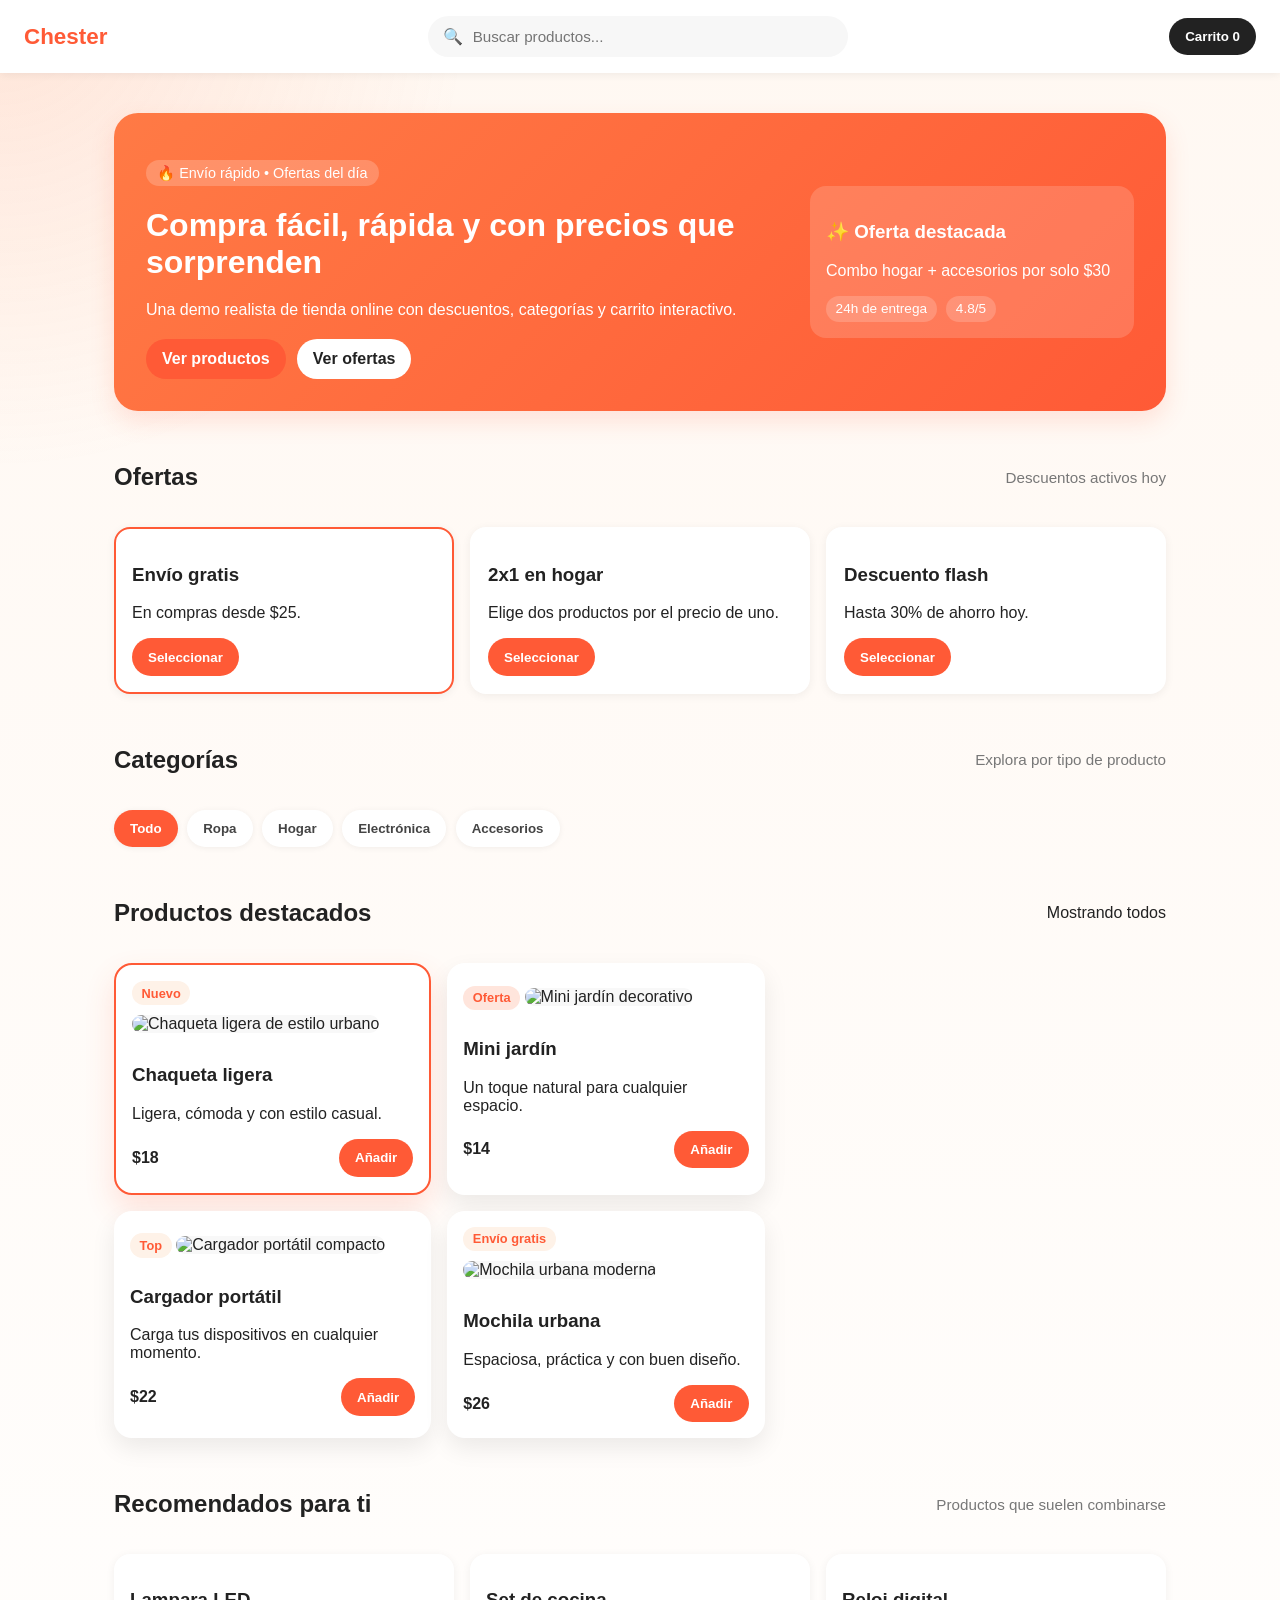
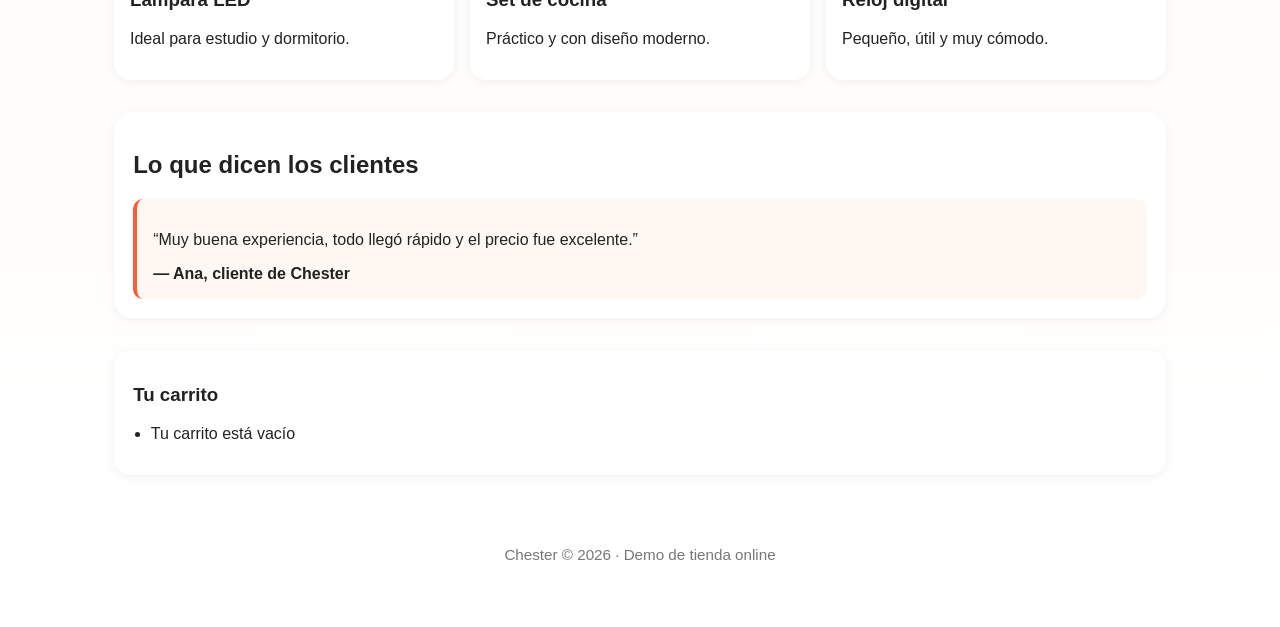
==== index.html @ a68e1a1c "Add files via upload" ====
<!DOCTYPE html>
<html lang="es">
  <head>
    <meta charset="UTF-8" />
    <meta name="viewport" content="width=device-width, initial-scale=1.0" />
    <title>Chester - Demo</title>
    <link rel="stylesheet" href="style.css" />
  </head>
  <body>
    <header class="topbar">
      <div class="brand">Chester</div>
      <label class="search-box">
        <span>🔍</span>
        <input id="searchInput" type="text" placeholder="Buscar productos..." />
      </label>
      <button class="cart-btn" id="cartToggle">Carrito <span id="cartCount">0</span></button>
    </header>

    <main>
      <section class="hero">
        <div>
          <p class="pill">🔥 Envío rápido • Ofertas del día</p>
          <h1>Compra fácil, rápida y con precios que sorprenden</h1>
          <p class="hero-text">Una demo realista de tienda online con descuentos, categorías y carrito interactivo.</p>
          <div class="hero-actions">
            <a href="#productos" class="primary-btn">Ver productos</a>
            <a href="#ofertas" class="ghost-btn">Ver ofertas</a>
          </div>
        </div>
        <div class="hero-card">
          <h3>✨ Oferta destacada</h3>
          <p>Combo hogar + accesorios por solo $30</p>
          <div class="hero-metrics">
            <span>24h de entrega</span>
            <span>4.8/5</span>
          </div>
        </div>
      </section>

      <section id="ofertas" class="section">
        <div class="section-head">
          <h2>Ofertas</h2>
          <span class="muted">Descuentos activos hoy</span>
        </div>
        <div class="offers">
          <article class="offer-card active">
            <h3>Envío gratis</h3>
            <p>En compras desde $25.</p>
            <button class="offer-btn">Seleccionar</button>
          </article>
          <article class="offer-card">
            <h3>2x1 en hogar</h3>
            <p>Elige dos productos por el precio de uno.</p>
            <button class="offer-btn">Seleccionar</button>
          </article>
          <article class="offer-card">
            <h3>Descuento flash</h3>
            <p>Hasta 30% de ahorro hoy.</p>
            <button class="offer-btn">Seleccionar</button>
          </article>
        </div>
      </section>

      <section id="categorias" class="section">
        <div class="section-head">
          <h2>Categorías</h2>
          <span class="muted">Explora por tipo de producto</span>
        </div>
        <div class="chips">
          <button class="category-chip active" data-category="all">Todo</button>
          <button class="category-chip" data-category="ropa">Ropa</button>
          <button class="category-chip" data-category="hogar">Hogar</button>
          <button class="category-chip" data-category="electronica">Electrónica</button>
          <button class="category-chip" data-category="accesorios">Accesorios</button>
        </div>
      </section>

      <section id="productos" class="section">
        <div class="section-head">
          <h2>Productos destacados</h2>
          <p id="filterLabel">Mostrando todos</p>
        </div>
        <div class="products-layout">
          <div class="products">
            <article class="product-card selected" data-category="ropa" data-name="Chaqueta ligera" data-desc="Ideal para el día a día, con un ajuste cómodo y muy práctico para salir." data-price="18" data-product="chaqueta-ligera">
              <span class="badge">Nuevo</span>
              <img class="product-image" src="images/jacket.svg" alt="Chaqueta ligera de estilo urbano" />
              <h3>Chaqueta ligera</h3>
              <p class="short-text">Ligera, cómoda y con estilo casual.</p>
              <div class="product-footer">
                <strong>$18</strong>
                <button class="buy-btn">Añadir</button>
              </div>
            </article>

            <article class="product-card" data-category="hogar" data-name="Mini jardín" data-desc="Decoración sencilla y fresca para tu habitación o escritorio." data-price="14" data-product="mini-jardin">
              <span class="badge sale">Oferta</span>
              <img class="product-image" src="images/plant.svg" alt="Mini jardín decorativo" />
              <h3>Mini jardín</h3>
              <p class="short-text">Un toque natural para cualquier espacio.</p>
              <div class="product-footer">
                <strong>$14</strong>
                <button class="buy-btn">Añadir</button>
              </div>
            </article>

            <article class="product-card" data-category="electronica" data-name="Cargador portátil" data-desc="Pequeño, rápido y perfecto para llevar en tu mochila." data-price="22" data-product="cargador-portatil">
              <span class="badge">Top</span>
              <img class="product-image" src="images/charger.svg" alt="Cargador portátil compacto" />
              <h3>Cargador portátil</h3>
              <p class="short-text">Carga tus dispositivos en cualquier momento.</p>
              <div class="product-footer">
                <strong>$22</strong>
                <button class="buy-btn">Añadir</button>
              </div>
            </article>

            <article class="product-card" data-category="accesorios" data-name="Mochila urbana" data-desc="Ideal para ir a clases, trabajo o viajes cortos." data-price="26" data-product="mochila-urbana">
              <span class="badge">Envío gratis</span>
              <img class="product-image" src="images/backpack.svg" alt="Mochila urbana moderna" />
              <h3>Mochila urbana</h3>
              <p class="short-text">Espaciosa, práctica y con buen diseño.</p>
              <div class="product-footer">
                <strong>$26</strong>
                <button class="buy-btn">Añadir</button>
              </div>
            </article>
          </div>

          <div id="productDetail" class="detail-overlay" aria-hidden="true">
          <div class="detail-modal">
            <button class="close-detail" id="closeDetail" aria-label="Cerrar vista detallada">✕</button>
            <div id="detailContent" class="detail-content"></div>
          </div>
        </div>
        </div>
      </section>

      <section class="section">
        <div class="section-head">
          <h2>Recomendados para ti</h2>
          <span class="muted">Productos que suelen combinarse</span>
        </div>
        <div class="mini-grid">
          <article class="mini-card">
            <h3>Lampara LED</h3>
            <p>Ideal para estudio y dormitorio.</p>
          </article>
          <article class="mini-card">
            <h3>Set de cocina</h3>
            <p>Práctico y con diseño moderno.</p>
          </article>
          <article class="mini-card">
            <h3>Reloj digital</h3>
            <p>Pequeño, útil y muy cómodo.</p>
          </article>
        </div>
      </section>

      <section class="section testimonials">
        <h2>Lo que dicen los clientes</h2>
        <div class="testimonial-box">
          <p>“Muy buena experiencia, todo llegó rápido y el precio fue excelente.”</p>
          <strong>— Ana, cliente de Chester</strong>
        </div>
      </section>

      <section id="carrito" class="cart-panel">
        <h3>Tu carrito</h3>
        <ul id="cartList">
          <li>Tu carrito está vacío</li>
        </ul>
      </section>
    </main>

    <footer class="footer">
      <p>Chester © 2026 · Demo de tienda online</p>
    </footer>

    <script src="script.js"></script>
  </body>
</html>
---- style.css ----
* {
  box-sizing: border-box;
}

body {
  margin: 0;
  font-family: Arial, sans-serif;
  background: linear-gradient(180deg, #fff8f2 0%, #fff 100%);
  color: #222;
}

body::before {
  content: "";
  position: fixed;
  inset: 0;
  background: radial-gradient(circle at top left, rgba(255, 122, 67, 0.15), transparent 30%);
  pointer-events: none;
  z-index: -1;
}

.topbar {
  display: flex;
  justify-content: space-between;
  align-items: center;
  gap: 1rem;
  padding: 1rem 1.5rem;
  background: white;
  box-shadow: 0 2px 8px rgba(0, 0, 0, 0.06);
  position: sticky;
  top: 0;
  z-index: 10;
}

.brand {
  font-size: 1.4rem;
  font-weight: bold;
  color: #ff5a36;
}

.search-box {
  display: flex;
  align-items: center;
  gap: 0.5rem;
  flex: 1;
  max-width: 420px;
  background: #f7f7f7;
  padding: 0.7rem 0.9rem;
  border-radius: 999px;
}

.search-box input {
  border: none;
  outline: none;
  background: transparent;
  width: 100%;
  font-size: 0.95rem;
}

.cart-btn,
.primary-btn,
.ghost-btn,
.buy-btn,
.offer-btn,
.category-chip {
  border: none;
  border-radius: 999px;
  padding: 0.7rem 1rem;
  cursor: pointer;
  font-weight: bold;
}

.cart-btn {
  background: #222;
  color: white;
}

.primary-btn,
.buy-btn,
.offer-btn {
  background: #ff5a36;
  color: white;
  text-decoration: none;
  display: inline-block;
}

.ghost-btn {
  background: white;
  color: #222;
  text-decoration: none;
}

.category-chip {
  background: white;
  color: #444;
  box-shadow: 0 1px 6px rgba(0, 0, 0, 0.06);
}

.category-chip.active {
  background: #ff5a36;
  color: white;
}

main {
  padding: 1.5rem;
  max-width: 1100px;
  margin: 0 auto;
}

.hero {
  display: grid;
  grid-template-columns: 2fr 1fr;
  gap: 1rem;
  background: linear-gradient(135deg, #ff7a45, #ff5a36);
  color: white;
  padding: 2rem;
  border-radius: 24px;
  margin-top: 1rem;
  box-shadow: 0 10px 25px rgba(255, 90, 54, 0.15);
}

.hero-actions {
  display: flex;
  gap: 0.7rem;
  margin-top: 1rem;
  flex-wrap: wrap;
}

.pill {
  display: inline-block;
  background: rgba(255, 255, 255, 0.2);
  padding: 0.3rem 0.7rem;
  border-radius: 999px;
  font-size: 0.9rem;
}

.hero h1 {
  font-size: 2rem;
  margin: 0.4rem 0;
}

.hero-text {
  line-height: 1.6;
}

.hero-card {
  background: rgba(255, 255, 255, 0.16);
  padding: 1rem;
  border-radius: 16px;
  align-self: center;
}

.hero-metrics {
  display: flex;
  gap: 0.6rem;
  flex-wrap: wrap;
  margin-top: 0.8rem;
}

.hero-metrics span {
  background: rgba(255, 255, 255, 0.18);
  padding: 0.35rem 0.6rem;
  border-radius: 999px;
  font-size: 0.85rem;
}

.section {
  margin-top: 2rem;
}

.offers {
  display: grid;
  grid-template-columns: repeat(3, 1fr);
  gap: 1rem;
  margin-top: 1rem;
}

.offer-card {
  background: white;
  padding: 1rem;
  border-radius: 16px;
  box-shadow: 0 2px 10px rgba(0, 0, 0, 0.06);
  border: 2px solid transparent;
}

.offer-card.active {
  border-color: #ff5a36;
}

.chips {
  display: flex;
  flex-wrap: wrap;
  gap: 0.6rem;
  margin-top: 1rem;
}

.section-head {
  display: flex;
  justify-content: space-between;
  align-items: center;
  gap: 1rem;
}

.muted {
  color: #777;
  font-size: 0.95rem;
}

.products-layout {
  display: grid;
  grid-template-columns: 1.35fr 0.8fr;
  gap: 1rem;
  margin-top: 1rem;
  align-items: start;
}

.products {
  display: grid;
  grid-template-columns: repeat(2, minmax(0, 1fr));
  gap: 1rem;
  margin-top: 0;
}

.product-card {
  position: relative;
  background: white;
  padding: 1rem;
  border-radius: 18px;
  box-shadow: 0 10px 24px rgba(0, 0, 0, 0.08);
  cursor: pointer;
  transition: transform 0.2s ease, box-shadow 0.2s ease;
  overflow: hidden;
}

.product-card:hover {
  transform: translateY(-3px);
  box-shadow: 0 14px 30px rgba(0, 0, 0, 0.12);
}

.product-card.selected {
  border: 2px solid #ff5a36;
  box-shadow: 0 14px 30px rgba(255, 90, 54, 0.16);
}

.product-image {
  width: 100%;
  height: 180px;
  object-fit: cover;
  border-radius: 14px;
  margin: 0.6rem 0 0.8rem;
  background: #f8f8f8;
}

.badge {
  display: inline-block;
  background: #fef2e8;
  color: #ff5a36;
  padding: 0.3rem 0.6rem;
  border-radius: 999px;
  font-size: 0.8rem;
  font-weight: bold;
}

.badge.sale {
  background: #ffe5dc;
}

.emoji {
  font-size: 2rem;
  margin: 0.7rem 0 0.3rem;
}

.product-footer {
  display: flex;
  justify-content: space-between;
  align-items: center;
  margin-top: 1rem;
}

.detail-overlay {
  position: fixed;
  inset: 0;
  background: rgba(17, 24, 39, 0.62);
  display: none;
  align-items: center;
  justify-content: center;
  padding: 1rem;
  z-index: 30;
}

.detail-overlay.active {
  display: flex;
}

body.modal-open {
  overflow: hidden;
}

.detail-modal {
  width: min(720px, 100%);
  max-height: 90vh;
  overflow-y: auto;
  background: white;
  border-radius: 24px;
  padding: 1.2rem;
  box-shadow: 0 20px 45px rgba(0, 0, 0, 0.22);
  position: relative;
}

.close-detail {
  position: absolute;
  top: 0.8rem;
  right: 0.8rem;
  border: none;
  background: #f7f7f7;
  border-radius: 999px;
  width: 2.2rem;
  height: 2.2rem;
  cursor: pointer;
  font-size: 1rem;
}

.detail-content {
  display: grid;
  gap: 1rem;
}

.detail-hero {
  display: flex;
  gap: 1rem;
  align-items: center;
}

.detail-visual {
  background: #fff8f2;
  border-radius: 18px;
  padding: 0.8rem;
  min-width: 140px;
  text-align: center;
  display: flex;
  align-items: center;
  justify-content: center;
}

.detail-visual img {
  width: 100%;
  max-width: 170px;
  height: auto;
  border-radius: 14px;
}

.preview-pill {
  display: inline-block;
  background: #ff5a36;
  color: white;
  padding: 0.35rem 0.7rem;
  border-radius: 999px;
  font-size: 0.8rem;
  font-weight: bold;
  margin-bottom: 0.6rem;
}

.detail-meta {
  display: flex;
  gap: 0.6rem;
  flex-wrap: wrap;
}

.detail-meta span {
  background: #f7f7f7;
  padding: 0.35rem 0.6rem;
  border-radius: 999px;
  font-size: 0.85rem;
}

.detail-price-row {
  display: flex;
  justify-content: space-between;
  align-items: center;
  gap: 1rem;
  padding-top: 0.4rem;
}

.detail-section {
  background: #fff8f2;
  border-radius: 16px;
  padding: 0.9rem 1rem;
}

.detail-section ul {
  margin: 0.4rem 0 0;
  padding-left: 1.1rem;
}

.comments-list {
  display: grid;
  gap: 0.7rem;
  margin-top: 0.6rem;
}

.comment-card {
  background: white;
  border-radius: 12px;
  padding: 0.75rem 0.9rem;
  box-shadow: 0 1px 4px rgba(0, 0, 0, 0.05);
}

.mini-grid {
  display: grid;
  grid-template-columns: repeat(3, 1fr);
  gap: 1rem;
  margin-top: 1rem;
}

.mini-card {
  background: white;
  padding: 1rem;
  border-radius: 16px;
  box-shadow: 0 2px 10px rgba(0, 0, 0, 0.06);
}

.testimonials {
  background: #fff;
  padding: 1.2rem;
  border-radius: 18px;
  box-shadow: 0 2px 10px rgba(0, 0, 0, 0.06);
}

.testimonial-box {
  margin-top: 0.8rem;
  padding: 1rem;
  border-left: 4px solid #ff5a36;
  background: #fff8f2;
  border-radius: 10px;
}

.cart-panel {
  margin-top: 2rem;
  background: white;
  padding: 1rem 1.2rem;
  border-radius: 16px;
  box-shadow: 0 2px 10px rgba(0, 0, 0, 0.06);
}

.cart-panel ul {
  padding-left: 1.1rem;
}

.cart-panel li {
  margin-bottom: 0.4rem;
}

.buy-btn.added {
  background: #1f9d5a;
}

.footer {
  text-align: center;
  padding: 2rem 1rem 3rem;
  color: #777;
  font-size: 0.95rem;
}

@media (max-width: 800px) {
  .hero,
  .offers,
  .products,
  .mini-grid,
  .products-layout {
    grid-template-columns: 1fr;
  }

  .topbar,
  .section-head {
    flex-direction: column;
    gap: 0.6rem;
  }

  .search-box {
    max-width: 100%;
  }
}
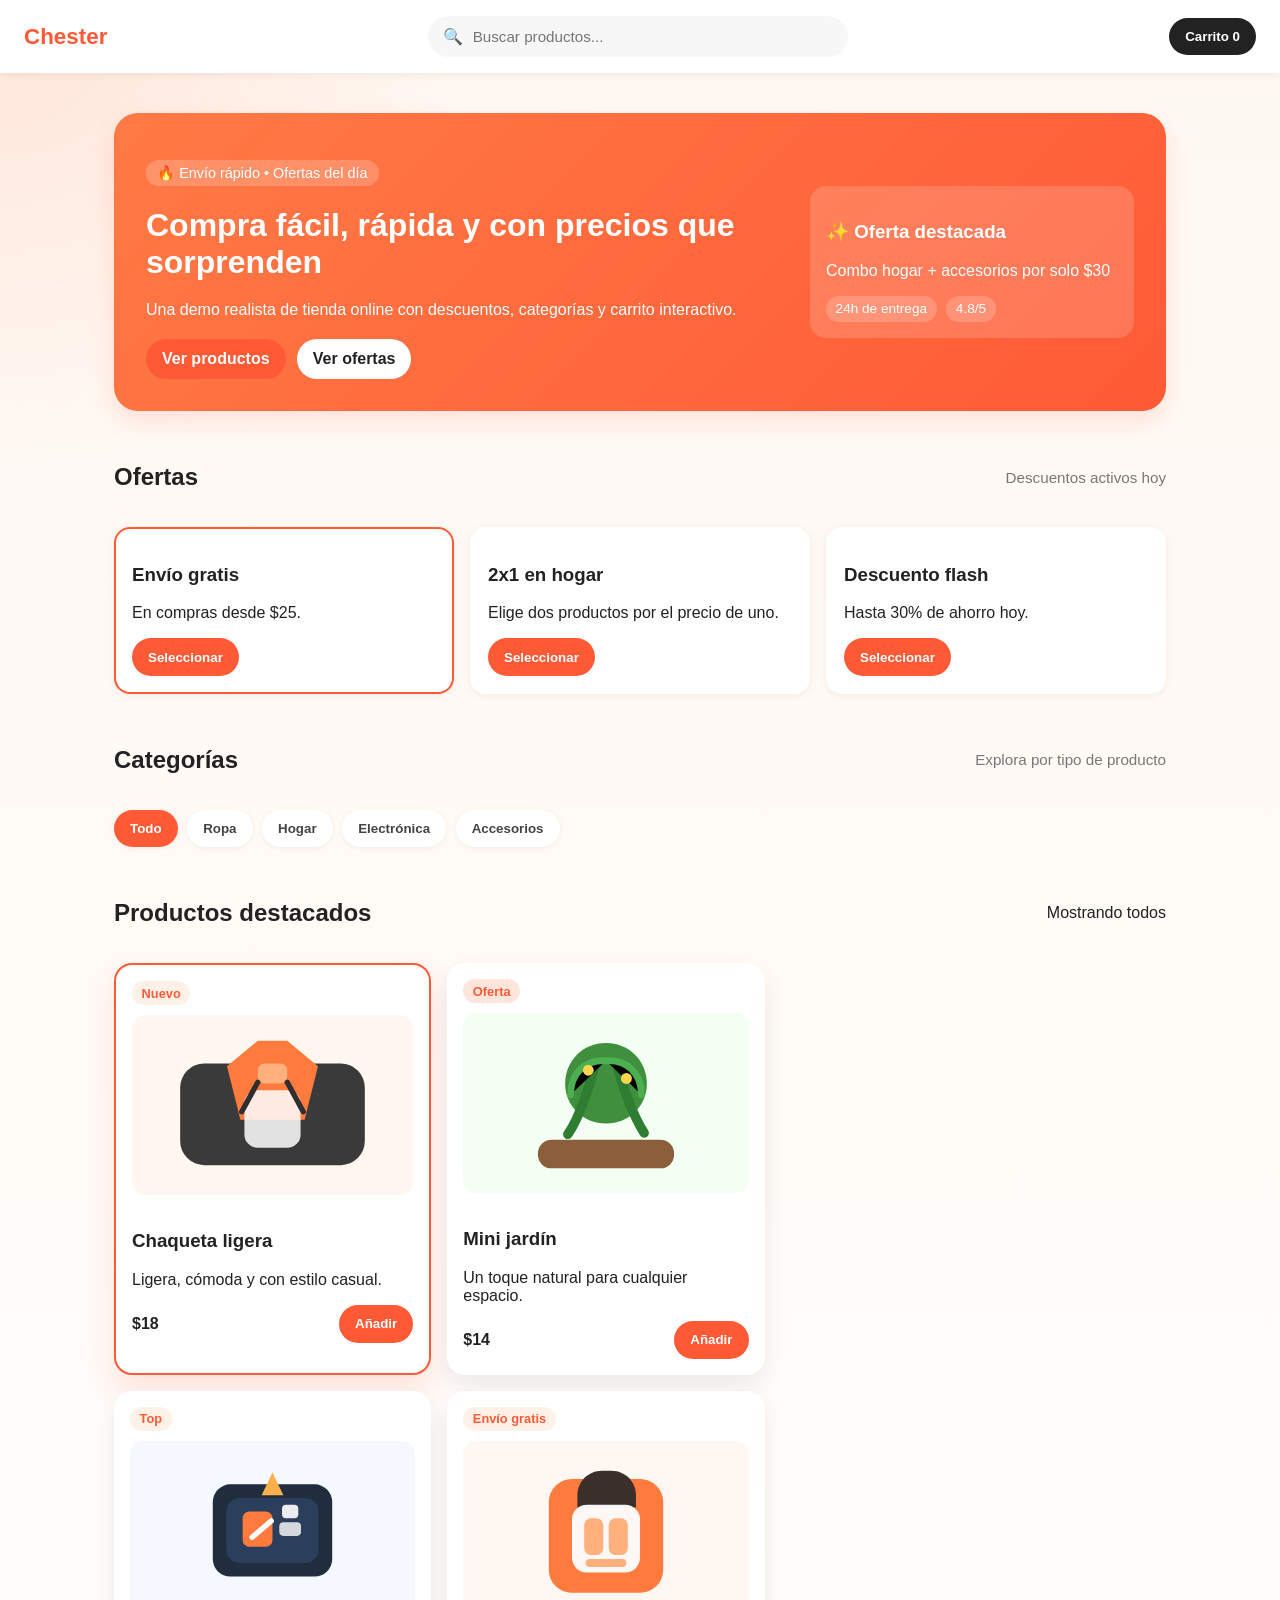
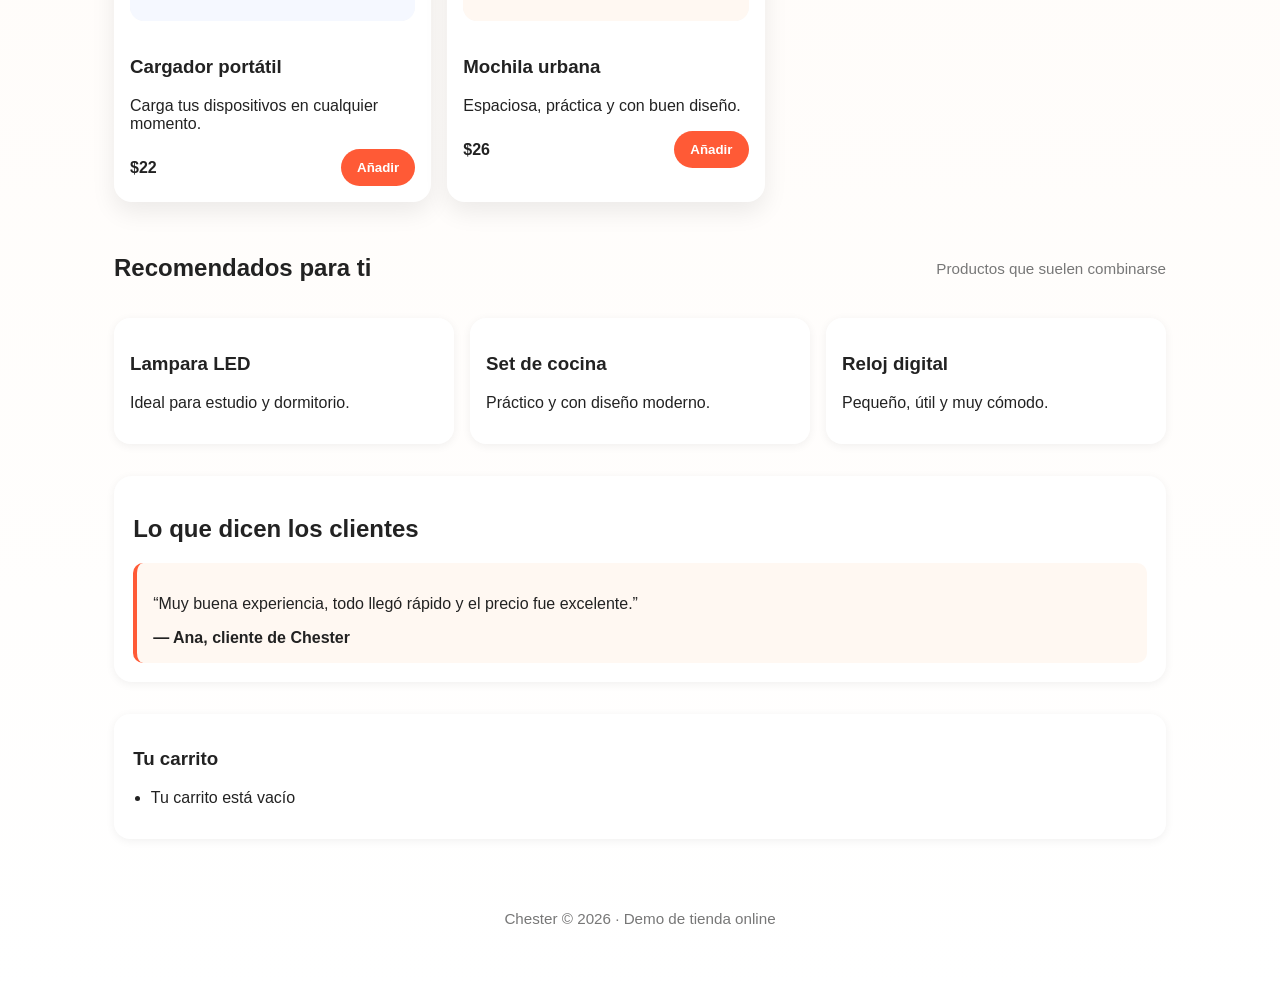
==== commit dddfc570: "Fix HTML character encoding issues" ====
--- a/index.html
+++ b/index.html
@@ -84,7 +84,7 @@
           <div class="products">
             <article class="product-card selected" data-category="ropa" data-name="Chaqueta ligera" data-desc="Ideal para el día a día, con un ajuste cómodo y muy práctico para salir." data-price="18" data-product="chaqueta-ligera">
               <span class="badge">Nuevo</span>
-              <img class="product-image" src="images/jacket.svg" alt="Chaqueta ligera de estilo urbano" />
+              <img class="product-image" src="jacket.svg" alt="Chaqueta ligera de estilo urbano" />
               <h3>Chaqueta ligera</h3>
               <p class="short-text">Ligera, cómoda y con estilo casual.</p>
               <div class="product-footer">
@@ -95,7 +95,7 @@
 
             <article class="product-card" data-category="hogar" data-name="Mini jardín" data-desc="Decoración sencilla y fresca para tu habitación o escritorio." data-price="14" data-product="mini-jardin">
               <span class="badge sale">Oferta</span>
-              <img class="product-image" src="images/plant.svg" alt="Mini jardín decorativo" />
+              <img class="product-image" src="plant.svg" alt="Mini jardín decorativo" />
               <h3>Mini jardín</h3>
               <p class="short-text">Un toque natural para cualquier espacio.</p>
               <div class="product-footer">
@@ -106,7 +106,7 @@
 
             <article class="product-card" data-category="electronica" data-name="Cargador portátil" data-desc="Pequeño, rápido y perfecto para llevar en tu mochila." data-price="22" data-product="cargador-portatil">
               <span class="badge">Top</span>
-              <img class="product-image" src="images/charger.svg" alt="Cargador portátil compacto" />
+              <img class="product-image" src="charger.svg" alt="Cargador portátil compacto" />
               <h3>Cargador portátil</h3>
               <p class="short-text">Carga tus dispositivos en cualquier momento.</p>
               <div class="product-footer">
@@ -117,7 +117,7 @@
 
             <article class="product-card" data-category="accesorios" data-name="Mochila urbana" data-desc="Ideal para ir a clases, trabajo o viajes cortos." data-price="26" data-product="mochila-urbana">
               <span class="badge">Envío gratis</span>
-              <img class="product-image" src="images/backpack.svg" alt="Mochila urbana moderna" />
+              <img class="product-image" src="backpack.svg" alt="Mochila urbana moderna" />
               <h3>Mochila urbana</h3>
               <p class="short-text">Espaciosa, práctica y con buen diseño.</p>
               <div class="product-footer">
